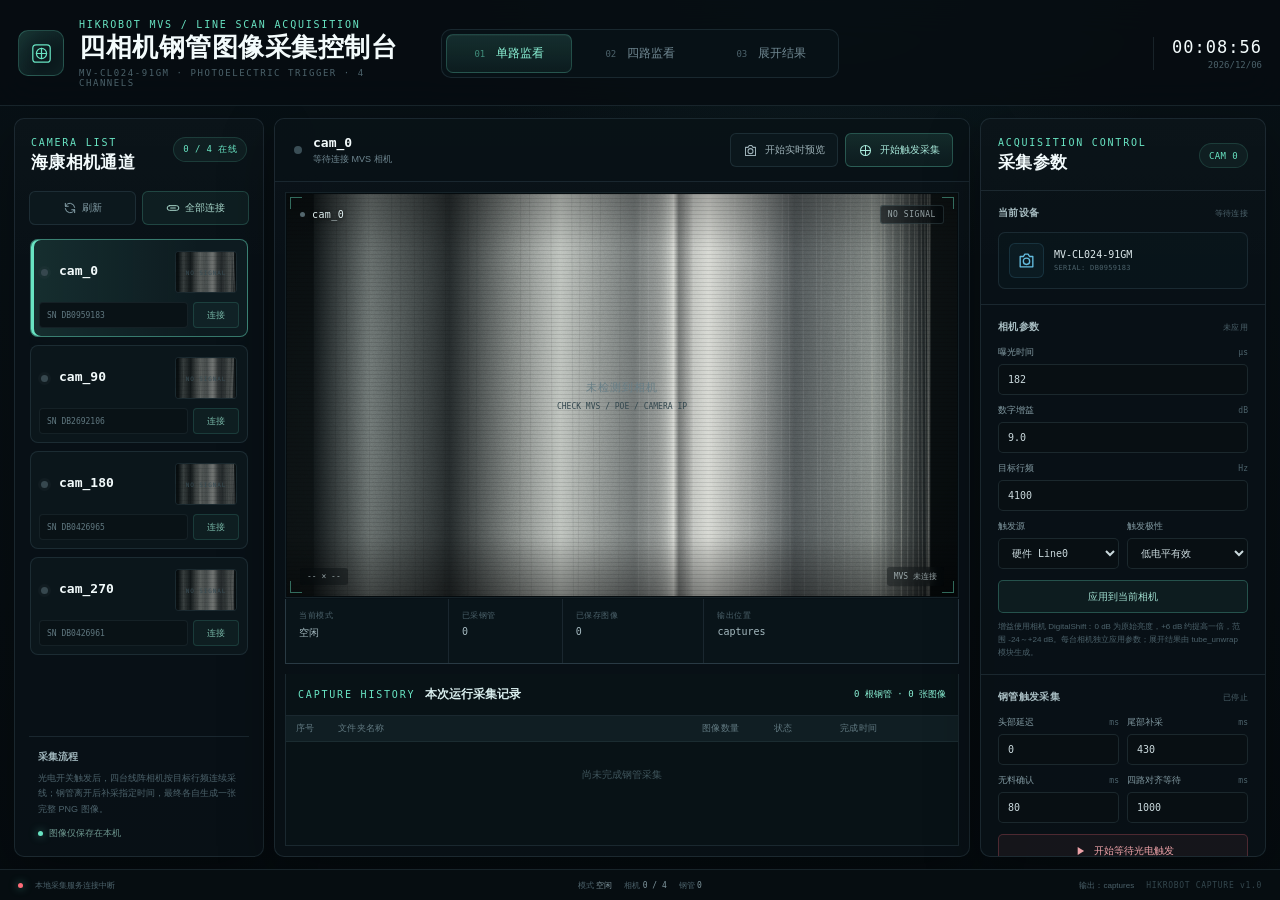
==== index.html @ 19179374 "Initial steel tube acquisition system" ====
<!doctype html>
<html lang="zh-CN">
<head>
  <meta charset="UTF-8">
  <meta name="viewport" content="width=device-width, initial-scale=1.0">
  <meta name="color-scheme" content="dark">
  <title>四相机钢管图像采集控制台</title>
  <link rel="stylesheet" href="styles.css">
</head>
<body>
  <div class="app-shell">
    <header class="topbar">
      <div class="brand-block">
        <div class="brand-mark" aria-hidden="true">
          <svg viewBox="0 0 40 40" role="img">
            <path d="M8 12.5A4.5 4.5 0 0 1 12.5 8h15A4.5 4.5 0 0 1 32 12.5v15a4.5 4.5 0 0 1-4.5 4.5h-15A4.5 4.5 0 0 1 8 27.5z" />
            <circle cx="20" cy="20" r="7" />
            <path d="M20 13v14M13 20h14" />
          </svg>
        </div>
        <div>
          <div class="eyebrow">HIKROBOT MVS / LINE SCAN ACQUISITION</div>
          <h1>四相机钢管图像采集控制台</h1>
          <p>MV-CL024-91GM · PHOTOELECTRIC TRIGGER · 4 CHANNELS</p>
        </div>
      </div>

      <nav class="view-tabs" aria-label="视图切换">
        <button class="view-tab active" id="singleViewTab" type="button">
          <span class="tab-index">01</span> 单路监看
        </button>
        <button class="view-tab" id="quadViewTab" type="button">
          <span class="tab-index">02</span> 四路监看
        </button>
        <button class="view-tab" id="unwrappedViewTab" type="button">
          <span class="tab-index">03</span> 展开结果
        </button>
      </nav>

      <div class="top-status">
        <div class="scope-badge"><span id="sdkBadgeDot"></span><span id="sdkBadgeText">MVS SDK 检测中</span></div>
        <div class="clock-block">
          <strong id="clockTime">--:--:--</strong>
          <span id="clockDate">----/--/--</span>
        </div>
      </div>
    </header>

    <main class="main-layout">
      <aside class="sidebar panel">
        <div class="panel-heading">
          <div>
            <span class="section-kicker">CAMERA LIST</span>
            <h2>海康相机通道</h2>
          </div>
          <span class="count-pill" id="onlineSummary">0 / 4 在线</span>
        </div>

        <div class="camera-toolbar">
          <button class="icon-button" id="refreshBtn" type="button" title="重新枚举相机">
            <svg viewBox="0 0 24 24" aria-hidden="true"><path d="M20 11a8.1 8.1 0 0 0-15.5-2M4 4v5h5M4 13a8.1 8.1 0 0 0 15.5 2M20 20v-5h-5"/></svg>
            刷新
          </button>
          <button class="icon-button primary-ghost" id="connectAllBtn" type="button" title="连接四台相机">
            <svg viewBox="0 0 24 24" aria-hidden="true"><path d="M8 12h8M6 8h12a4 4 0 0 1 0 8H6a4 4 0 0 1 0-8z"/></svg>
            全部连接
          </button>
          <button class="icon-button danger-ghost" id="disconnectAllBtn" type="button" title="断开全部相机">
            <svg viewBox="0 0 24 24" aria-hidden="true"><path d="m4 4 16 16M8 8H6a4 4 0 1 0 0 8h8m2-8h2a4 4 0 0 1 0 8"/></svg>
            断开
          </button>
        </div>

        <div class="camera-list" id="cameraList" aria-live="polite"></div>

        <div class="sidebar-foot">
          <div class="mini-section-title">采集流程</div>
          <p>光电开关触发后，四台线阵相机按目标行频连续采线；钢管离开后补采指定时间，最终各自生成一张完整 PNG 图像。</p>
          <div class="local-note"><span class="shield-dot"></span> 图像仅保存在本机</div>
        </div>
      </aside>

      <section class="workspace panel">
        <div class="workspace-toolbar">
          <div class="channel-title">
            <span class="live-indicator" id="stageLiveDot"></span>
            <div>
              <strong id="stageCameraName">cam_0</strong>
              <span id="stageCameraDetail">等待连接 MVS 相机</span>
            </div>
          </div>

          <div class="workspace-actions">
            <button class="toolbar-button" id="previewBtn" type="button">
              <svg viewBox="0 0 24 24" aria-hidden="true"><path d="M4 7h4l2-3h4l2 3h4v13H4z"/><circle cx="12" cy="13" r="4"/></svg>
              开始实时预览
            </button>
            <button class="toolbar-button accent-button" id="acquireBtn" type="button">
              <svg viewBox="0 0 24 24" aria-hidden="true"><path d="M5 12h14M12 5v14"/><circle cx="12" cy="12" r="8"/></svg>
              开始触发采集
            </button>
          </div>
        </div>

        <div class="stage-wrap">
          <div class="view-grid single" id="viewGrid"></div>
          <section class="unwrapped-view hidden" id="unwrappedView">
            <div class="unwrapped-toolbar">
              <div class="unwrapped-title">
                <span class="section-kicker">TUBE UNWRAP RESULT</span>
                <strong>钢管侧面展开图</strong>
                <span id="unwrappedMeta">等待第一根钢管采集结果</span>
              </div>
              <div class="unwrapped-actions">
                <button type="button" id="unwrappedZoomOutBtn" title="缩小">−</button>
                <button type="button" id="unwrappedFitBtn">适应宽度</button>
                <button type="button" id="unwrappedZoomInBtn" title="放大">＋</button>
                <button type="button" id="unwrappedOpenOutputBtn">打开目录</button>
              </div>
            </div>
            <div class="unwrapped-scroll" id="unwrappedScroll">
              <img id="unwrappedImage" alt="钢管四视角展开结果" hidden>
              <div class="unwrapped-placeholder" id="unwrappedPlaceholder">
                <span class="unwrapped-placeholder-mark">03</span>
                <strong>暂无展开结果</strong>
                <p>完成一次四路钢管采集后，这里会直接显示拼接后的侧面展开图。</p>
              </div>
            </div>
          </section>
          <div class="stage-corner top-left"></div>
          <div class="stage-corner top-right"></div>
          <div class="stage-corner bottom-left"></div>
          <div class="stage-corner bottom-right"></div>
          <div class="batch-flash" id="batchFlash">
            <span>PIPE CAPTURED</span>
            <strong>四路钢管图像已保存</strong>
          </div>
        </div>

        <div class="capture-strip">
          <div class="strip-stat">
            <span>当前模式</span>
            <strong id="currentModeLabel">空闲</strong>
          </div>
          <div class="strip-stat">
            <span>已采钢管</span>
            <strong id="pipeCount">0</strong>
          </div>
          <div class="strip-stat">
            <span>已保存图像</span>
            <strong id="savedCount">0</strong>
          </div>
          <div class="strip-stat wide">
            <span>输出位置</span>
            <strong id="outputPath">captures</strong>
          </div>
        </div>

        <section class="capture-history">
          <div class="capture-history-header">
            <div>
              <span class="section-kicker">CAPTURE HISTORY</span>
              <strong>本次运行采集记录</strong>
            </div>
            <span class="history-summary" id="historySummary">0 根钢管 · 0 张图像</span>
          </div>
          <div class="capture-history-table">
            <div class="history-row history-head-row">
              <span>序号</span>
              <span>文件夹名称</span>
              <span>图像数量</span>
              <span>状态</span>
              <span>完成时间</span>
            </div>
            <div class="history-list" id="historyList">
              <div class="history-empty" id="historyEmpty">尚未完成钢管采集</div>
            </div>
          </div>
        </section>
      </section>

      <aside class="control-panel panel">
        <div class="panel-heading compact">
          <div>
            <span class="section-kicker">ACQUISITION CONTROL</span>
            <h2>采集参数</h2>
          </div>
          <span class="selected-chip" id="selectedIndexChip">CAM 0</span>
        </div>

        <div class="control-scroll">
          <section class="control-section">
            <div class="control-section-title">
              <span>当前设备</span>
              <span class="tiny-status" id="controlDeviceState">等待连接</span>
            </div>
            <div class="device-identity">
              <div class="device-glyph">
                <svg viewBox="0 0 24 24" aria-hidden="true"><path d="M4 7h4l2-3h4l2 3h4v13H4z"/><circle cx="12" cy="13" r="4"/></svg>
              </div>
              <div>
                <strong id="controlDeviceName">MV-CL024-91GM</strong>
                <p id="controlDeviceSerial">SERIAL: DB0959183</p>
              </div>
            </div>
          </section>

          <section class="control-section">
            <div class="control-section-title">
              <span>相机参数</span>
              <span class="tiny-status" id="parameterState">未应用</span>
            </div>

            <label class="field">
              <span>曝光时间 <em>μs</em></span>
              <input id="exposureInput" type="number" min="1" max="1000000" step="1" value="182">
            </label>
            <label class="field">
              <span>数字增益 <em>dB</em></span>
              <input id="gainInput" type="number" min="-24" max="24" step="0.1" value="9.0" title="相机 DigitalShift：0 dB 不改变，+6 dB 约提高一倍亮度">
            </label>
            <label class="field">
              <span>目标行频 <em>Hz</em></span>
              <input id="lineRateInput" type="number" min="1" max="100000" step="1" value="4100">
            </label>
            <div class="field-row">
              <label class="field">
                <span>触发源</span>
                <select id="triggerSourceSelect">
                  <option value="Line0" selected>硬件 Line0</option>
                  <option value="Software">软件触发</option>
                </select>
              </label>
              <label class="field">
                <span>触发极性</span>
                <select id="polaritySelect">
                  <option value="LevelLow" selected>低电平有效</option>
                  <option value="LevelHigh">高电平有效</option>
                  <option value="FallingEdge">下降沿</option>
                  <option value="RisingEdge">上升沿</option>
                </select>
              </label>
            </div>

            <button class="wide-button outlined" id="applyParamsBtn" type="button">应用到当前相机</button>
            <p class="helper-text">增益使用相机 DigitalShift：0 dB 为原始亮度，+6 dB 约提高一倍，范围 -24～+24 dB。每台相机独立应用参数；展开结果由 tube_unwrap 模块生成。</p>
          </section>

          <section class="control-section">
            <div class="control-section-title">
              <span>钢管触发采集</span>
              <span class="tiny-status" id="acquisitionState">已停止</span>
            </div>
            <div class="field-row">
              <label class="field">
                <span>头部延迟 <em>ms</em></span>
                <input id="headDelayInput" type="number" min="0" max="10000" step="1" value="0">
              </label>
              <label class="field">
                <span>尾部补采 <em>ms</em></span>
                <input id="tailDelayInput" type="number" min="0" max="10000" step="1" value="430">
              </label>
            </div>
            <div class="field-row">
              <label class="field">
                <span>无料确认 <em>ms</em></span>
                <input id="noSignalInput" type="number" min="0" max="5000" step="1" value="80">
              </label>
              <label class="field">
                <span>四路对齐等待 <em>ms</em></span>
                <input id="streamAlignInput" type="number" min="0" max="5000" step="50" value="1000" title="收尾时等待四台相机最后一帧到齐，避免某一路少一帧。">
              </label>
            </div>
            <button class="wide-button sequence-button" id="startAcquisitionBtn" type="button">
              <svg viewBox="0 0 24 24" aria-hidden="true"><path d="M8 5v14l11-7z"/></svg>
              <span>开始等待光电触发</span>
            </button>
            <p class="helper-text">触发源为相机 Line0。每根钢管自动保存四张相机原图，并调用 tube_unwrap 生成四视角展开图。</p>
          </section>

          <section class="control-section storage-section">
            <div class="control-section-title">
              <span>保存位置</span>
              <span class="tiny-status" id="storageState">本地目录</span>
            </div>
            <label class="field">
              <span>图像根目录</span>
              <input id="outputDirInput" type="text" value="captures">
            </label>
            <div class="field-row storage-actions">
              <label class="field">
                <span>钢管文件夹前缀</span>
                <input id="folderPrefixInput" type="text" maxlength="80" value="pipe">
              </label>
              <button class="wide-button subtle" id="chooseOutputDirBtn" type="button">浏览目录</button>
            </div>
            <div class="storage-box">
              <svg viewBox="0 0 24 24" aria-hidden="true"><path d="M3 7h7l2 2h9v10H3z"/></svg>
              <div>
                <strong id="storageName">captures</strong>
                <p>每根钢管一个独立文件夹</p>
              </div>
            </div>
            <button class="wide-button subtle" id="openOutputBtn" type="button">打开图像保存目录</button>
          </section>

          <section class="event-section">
            <div class="control-section-title">
              <span>运行日志</span>
              <button class="text-button" id="clearLogBtn" type="button">清空</button>
            </div>
            <div class="event-list" id="eventList"></div>
          </section>
        </div>
      </aside>
    </main>

    <footer class="statusbar">
      <div class="status-left">
        <span class="status-dot" id="footerDot"></span>
        <span id="footerStatus">正在初始化海康 MVS SDK</span>
      </div>
      <div class="status-center">
        <span>模式 <strong id="footerMode">空闲</strong></span>
        <span>相机 <strong id="footerOnline">0 / 4</strong></span>
        <span>钢管 <strong id="footerPipes">0</strong></span>
      </div>
      <div class="status-right">
        <span id="footerDirectory">输出：captures</span>
        <span class="build-label">HIKROBOT CAPTURE v1.0</span>
      </div>
    </footer>
  </div>

  <div class="toast-stack" id="toastStack" aria-live="polite"></div>

  <template id="cameraCardTemplate">
    <article class="camera-card">
      <button class="camera-select-surface" type="button">
        <span class="camera-status-dot"></span>
        <span class="camera-copy">
          <span class="camera-name"></span>
          <span class="camera-device"></span>
        </span>
        <span class="camera-thumb-wrap">
          <canvas class="camera-thumb" width="104" height="64"></canvas>
          <span class="thumb-placeholder">NO SIGNAL</span>
        </span>
      </button>
      <div class="camera-card-foot">
        <span class="camera-serial"></span>
        <button class="camera-connect-button" type="button">连接</button>
      </div>
    </article>
  </template>

  <script src="app.js"></script>
</body>
</html>
---- styles.css ----
:root {
  --bg: #060d11;
  --bg-deep: #04090c;
  --panel: #0b151a;
  --panel-raised: #0e1b21;
  --panel-soft: #111f26;
  --line: rgba(128, 170, 184, 0.15);
  --line-strong: rgba(111, 213, 194, 0.28);
  --text: #dce8eb;
  --text-strong: #f3fbfc;
  --muted: #708892;
  --muted-2: #4c626b;
  --accent: #68e3c2;
  --accent-strong: #8bf3d7;
  --accent-dim: rgba(104, 227, 194, 0.1);
  --blue: #64bde0;
  --danger: #ff6b78;
  --amber: #efc36c;
  --shadow: 0 18px 55px rgba(0, 0, 0, 0.32);
  --radius: 10px;
  --mono: "Cascadia Mono", "Consolas", "SFMono-Regular", monospace;
  --sans: "Microsoft YaHei UI", "Microsoft YaHei", "Segoe UI", sans-serif;
}

* { box-sizing: border-box; }

html,
body {
  width: 100%;
  min-width: 1120px;
  height: 100%;
  margin: 0;
  overflow: hidden;
  background: var(--bg-deep);
  color: var(--text);
  font-family: var(--sans);
  font-size: 13px;
}

button,
input,
select { font: inherit; }
button { color: inherit; }
button,
select { cursor: pointer; }

svg {
  width: 18px;
  height: 18px;
  fill: none;
  stroke: currentColor;
  stroke-width: 1.7;
  stroke-linecap: round;
  stroke-linejoin: round;
}

.app-shell {
  position: relative;
  display: flex;
  flex-direction: column;
  width: 100%;
  height: 100%;
  min-height: 720px;
  overflow: hidden;
  background:
    radial-gradient(circle at 64% -10%, rgba(68, 153, 159, 0.1), transparent 30%),
    linear-gradient(180deg, #081116 0%, #050b0f 100%);
}

.app-shell::before {
  content: "";
  position: absolute;
  inset: 0;
  pointer-events: none;
  opacity: 0.16;
  background-image:
    linear-gradient(rgba(157, 209, 215, 0.035) 1px, transparent 1px),
    linear-gradient(90deg, rgba(157, 209, 215, 0.025) 1px, transparent 1px);
  background-size: 32px 32px;
  mask-image: linear-gradient(to bottom, black, transparent 76%);
}

.topbar {
  position: relative;
  z-index: 2;
  flex: 0 0 106px;
  display: grid;
  grid-template-columns: minmax(390px, 1fr) auto minmax(310px, 1fr);
  align-items: center;
  gap: 26px;
  padding: 18px 26px 16px;
  border-bottom: 1px solid var(--line);
  background: rgba(6, 13, 17, 0.84);
  backdrop-filter: blur(18px);
}

.brand-block {
  display: flex;
  align-items: center;
  gap: 15px;
  min-width: 0;
}

.brand-mark {
  display: grid;
  place-items: center;
  width: 46px;
  height: 46px;
  flex: 0 0 auto;
  border: 1px solid rgba(104, 227, 194, 0.25);
  border-radius: 10px;
  color: var(--accent);
  background:
    linear-gradient(135deg, rgba(104, 227, 194, 0.12), transparent 65%),
    #0b181c;
  box-shadow: inset 0 0 18px rgba(104, 227, 194, 0.05);
}

.brand-mark svg { width: 29px; height: 29px; }

.eyebrow,
.section-kicker {
  display: block;
  margin-bottom: 3px;
  color: var(--accent);
  font-family: var(--mono);
  font-size: 10px;
  letter-spacing: 1.8px;
}

.brand-block h1 {
  margin: 0;
  color: var(--text-strong);
  font-size: clamp(22px, 2vw, 29px);
  font-weight: 700;
  letter-spacing: 0.5px;
  line-height: 1.15;
}

.brand-block p {
  margin: 5px 0 0;
  color: var(--muted-2);
  font-family: var(--mono);
  font-size: 9px;
  letter-spacing: 1.55px;
}

.view-tabs {
  display: flex;
  align-items: center;
  gap: 5px;
  padding: 4px;
  border: 1px solid var(--line);
  border-radius: 10px;
  background: rgba(9, 20, 25, 0.82);
}

.view-tab {
  position: relative;
  min-width: 126px;
  padding: 10px 14px;
  border: 1px solid transparent;
  border-radius: 7px;
  background: transparent;
  color: var(--muted);
  font-size: 12px;
  transition: 160ms ease;
}

.view-tab:hover {
  color: var(--text);
  background: rgba(255, 255, 255, 0.025);
}

.view-tab.active {
  border-color: rgba(104, 227, 194, 0.22);
  color: var(--accent-strong);
  background: linear-gradient(180deg, rgba(104, 227, 194, 0.14), rgba(104, 227, 194, 0.055));
  box-shadow: inset 0 1px rgba(255, 255, 255, 0.035);
}

.tab-index {
  margin-right: 7px;
  color: var(--muted-2);
  font-family: var(--mono);
  font-size: 9px;
}

.view-tab.active .tab-index { color: rgba(104, 227, 194, 0.55); }

.top-status {
  justify-self: end;
  display: flex;
  align-items: center;
  gap: 18px;
}

.scope-badge {
  display: flex;
  align-items: center;
  gap: 8px;
  padding: 8px 11px;
  border: 1px solid rgba(104, 227, 194, 0.15);
  border-radius: 6px;
  color: #87aaa9;
  font-size: 10px;
  letter-spacing: 0.4px;
  background: rgba(104, 227, 194, 0.035);
}

.scope-badge span {
  width: 6px;
  height: 6px;
  border-radius: 50%;
  background: var(--accent);
  box-shadow: 0 0 10px rgba(104, 227, 194, 0.7);
}

.clock-block {
  min-width: 94px;
  padding-left: 18px;
  border-left: 1px solid var(--line);
  text-align: right;
}

.clock-block strong {
  display: block;
  color: var(--text-strong);
  font-family: var(--mono);
  font-size: 17px;
  font-weight: 500;
  letter-spacing: 1px;
}

.clock-block span {
  display: block;
  margin-top: 3px;
  color: var(--muted-2);
  font-family: var(--mono);
  font-size: 9px;
}

.main-layout {
  position: relative;
  z-index: 1;
  flex: 1 1 auto;
  min-height: 0;
  display: grid;
  grid-template-columns: 280px minmax(0, 1fr) 312px;
  gap: 10px;
  padding: 12px 14px;
}

.panel {
  min-height: 0;
  overflow: hidden;
  border: 1px solid var(--line);
  border-radius: var(--radius);
  background:
    linear-gradient(180deg, rgba(255, 255, 255, 0.012), transparent 22%),
    rgba(9, 18, 23, 0.94);
  box-shadow: var(--shadow);
}

.sidebar {
  display: flex;
  flex-direction: column;
  padding: 18px 14px 14px;
}

.panel-heading {
  display: flex;
  align-items: flex-start;
  justify-content: space-between;
  gap: 12px;
  padding: 0 2px;
}

.panel-heading h2 {
  margin: 0;
  color: var(--text-strong);
  font-size: 17px;
  font-weight: 650;
  letter-spacing: 0.3px;
}

.panel-heading.compact {
  align-items: center;
  padding: 18px 17px 16px;
  border-bottom: 1px solid var(--line);
}

.count-pill,
.selected-chip {
  display: inline-flex;
  align-items: center;
  justify-content: center;
  min-height: 25px;
  padding: 0 9px;
  border: 1px solid rgba(104, 227, 194, 0.15);
  border-radius: 999px;
  color: var(--accent);
  font-family: var(--mono);
  font-size: 9px;
  letter-spacing: 0.4px;
  background: rgba(104, 227, 194, 0.055);
  white-space: nowrap;
}

.camera-toolbar {
  display: grid;
  grid-template-columns: 0.88fr 1.2fr 0.78fr;
  gap: 6px;
  margin: 17px 0 13px;
}

.icon-button {
  display: flex;
  align-items: center;
  justify-content: center;
  gap: 5px;
  min-height: 34px;
  padding: 0 7px;
  border: 1px solid var(--line);
  border-radius: 6px;
  background: #0c181d;
  color: #86a0a9;
  font-size: 10px;
  transition: 150ms ease;
}

.icon-button svg { width: 14px; height: 14px; }

.icon-button:hover {
  border-color: rgba(104, 227, 194, 0.28);
  color: var(--text);
  background: #102128;
}

.icon-button.primary-ghost {
  color: #a7d6ca;
  border-color: rgba(104, 227, 194, 0.2);
  background: rgba(104, 227, 194, 0.06);
}

.icon-button.danger-ghost:hover {
  border-color: rgba(255, 107, 120, 0.32);
  color: #ff9aa3;
  background: rgba(255, 107, 120, 0.07);
}
.camera-list {
  flex: 1 1 auto;
  min-height: 0;
  display: flex;
  flex-direction: column;
  gap: 8px;
  overflow-y: auto;
  padding: 1px 1px 7px;
  scrollbar-width: thin;
  scrollbar-color: #1b333b transparent;
}

.camera-card {
  position: relative;
  flex: 0 0 auto;
  overflow: hidden;
  border: 1px solid var(--line);
  border-radius: 8px;
  background: #0b161b;
  transition: border-color 160ms ease, background 160ms ease, transform 160ms ease;
}

.camera-card:hover {
  border-color: rgba(131, 188, 197, 0.26);
  background: #0d1a20;
}

.camera-card.selected {
  border-color: rgba(104, 227, 194, 0.46);
  background:
    linear-gradient(90deg, rgba(104, 227, 194, 0.095), transparent 78%),
    #0d1b20;
  box-shadow: inset 3px 0 0 var(--accent), 0 0 24px rgba(104, 227, 194, 0.035);
}

.camera-card.online .camera-status-dot {
  background: var(--accent);
  box-shadow: 0 0 9px rgba(104, 227, 194, 0.7);
}

.camera-card.demo .camera-status-dot {
  background: var(--blue);
  box-shadow: 0 0 9px rgba(100, 189, 224, 0.55);
}

.camera-select-surface {
  display: grid;
  grid-template-columns: 8px minmax(0, 1fr) 76px;
  align-items: center;
  gap: 10px;
  width: 100%;
  padding: 11px 10px 9px;
  border: 0;
  text-align: left;
  background: transparent;
}

.camera-status-dot {
  width: 7px;
  height: 7px;
  border-radius: 50%;
  background: #36474e;
  box-shadow: 0 0 0 3px rgba(62, 79, 86, 0.11);
}

.camera-copy { min-width: 0; }

.camera-name {
  display: block;
  color: var(--text-strong);
  font-family: var(--mono);
  font-size: 13px;
  font-weight: 600;
}

.camera-device {
  display: block;
  overflow: hidden;
  margin-top: 4px;
  color: var(--muted);
  font-size: 9px;
  line-height: 1.3;
  text-overflow: ellipsis;
  white-space: nowrap;
}

.camera-thumb-wrap {
  position: relative;
  display: block;
  width: 76px;
  height: 48px;
  overflow: hidden;
  border: 1px solid rgba(129, 174, 184, 0.13);
  border-radius: 4px;
  background: repeating-linear-gradient(135deg, #091218 0 7px, #0b161b 7px 14px);
}

.camera-thumb { display: block; width: 100%; height: 100%; }

.thumb-placeholder {
  position: absolute;
  inset: 0;
  display: grid;
  place-items: center;
  color: #384d55;
  font-family: var(--mono);
  font-size: 6px;
  letter-spacing: 0.9px;
  background: rgba(4, 10, 13, 0.52);
}

.camera-card.online .thumb-placeholder,
.camera-card.demo .thumb-placeholder { display: none; }

.camera-card-foot {
  display: grid;
  grid-template-columns: minmax(0, 1fr) 46px;
  gap: 5px;
  padding: 0 8px 8px;
}

.camera-device-select {
  width: 100%;
  min-width: 0;
  height: 26px;
  padding: 0 20px 0 7px;
  overflow: hidden;
  border: 1px solid rgba(127, 166, 177, 0.12);
  border-radius: 4px;
  outline: 0;
  background: #091216;
  color: #759099;
  font-size: 8px;
  text-overflow: ellipsis;
}

.camera-device-select:focus { border-color: rgba(104, 227, 194, 0.35); }

.camera-connect-button {
  height: 26px;
  padding: 0;
  border: 1px solid rgba(104, 227, 194, 0.15);
  border-radius: 4px;
  background: rgba(104, 227, 194, 0.04);
  color: #77b7a7;
  font-size: 9px;
}

.camera-connect-button:hover {
  border-color: rgba(104, 227, 194, 0.34);
  color: var(--accent);
}

.camera-card.online .camera-connect-button,
.camera-card.demo .camera-connect-button {
  color: #8a9aa0;
  border-color: rgba(131, 166, 175, 0.13);
  background: rgba(255, 255, 255, 0.018);
}

.sidebar-foot {
  flex: 0 0 auto;
  margin-top: 8px;
  padding: 13px 9px 2px;
  border-top: 1px solid var(--line);
}

.mini-section-title {
  margin-bottom: 7px;
  color: #a1b7bd;
  font-size: 10px;
  font-weight: 600;
}

.sidebar-foot p {
  margin: 0;
  color: var(--muted-2);
  font-size: 9px;
  line-height: 1.7;
}

.local-note {
  display: flex;
  align-items: center;
  gap: 6px;
  margin-top: 10px;
  color: #6e978f;
  font-size: 9px;
}

.shield-dot {
  width: 5px;
  height: 5px;
  border-radius: 50%;
  background: var(--accent);
  box-shadow: 0 0 8px rgba(104, 227, 194, 0.6);
}

.workspace {
  display: flex;
  flex-direction: column;
  min-width: 0;
  padding: 0;
}

.workspace-toolbar {
  flex: 0 0 63px;
  display: flex;
  align-items: center;
  justify-content: space-between;
  gap: 18px;
  padding: 0 16px 0 19px;
  border-bottom: 1px solid var(--line);
  background: rgba(8, 17, 21, 0.62);
}

.channel-title {
  display: flex;
  align-items: center;
  gap: 11px;
  min-width: 0;
}

.channel-title strong {
  display: block;
  color: var(--text-strong);
  font-family: var(--mono);
  font-size: 13px;
  font-weight: 600;
}

.channel-title span:not(.live-indicator) {
  display: block;
  overflow: hidden;
  margin-top: 3px;
  color: var(--muted);
  font-size: 9px;
  text-overflow: ellipsis;
  white-space: nowrap;
}

.live-indicator {
  width: 8px;
  height: 8px;
  flex: 0 0 auto;
  border-radius: 50%;
  background: #3a4e56;
}

.live-indicator.online {
  background: var(--accent);
  box-shadow: 0 0 0 4px rgba(104, 227, 194, 0.06), 0 0 12px rgba(104, 227, 194, 0.45);
}

.live-indicator.capturing {
  background: var(--danger);
  box-shadow: 0 0 0 4px rgba(255, 107, 120, 0.06), 0 0 12px rgba(255, 107, 120, 0.5);
  animation: blink 1s infinite;
}

.workspace-actions {
  display: flex;
  align-items: center;
  gap: 7px;
}

.toolbar-button {
  display: flex;
  align-items: center;
  gap: 7px;
  height: 34px;
  padding: 0 12px;
  border: 1px solid var(--line);
  border-radius: 6px;
  background: #0b171c;
  color: #9cb0b6;
  font-size: 10px;
  transition: 150ms ease;
}

.toolbar-button svg { width: 15px; height: 15px; }

.toolbar-button:hover {
  border-color: rgba(104, 227, 194, 0.26);
  color: var(--text);
}

.toolbar-button.accent-button {
  border-color: rgba(104, 227, 194, 0.28);
  color: #a8e9da;
  background: linear-gradient(180deg, rgba(104, 227, 194, 0.12), rgba(104, 227, 194, 0.055));
}
.stage-wrap {
  position: relative;
  flex: 1 1 auto;
  min-height: 0;
  margin: 10px 10px 0;
  overflow: hidden;
  border: 1px solid rgba(102, 147, 159, 0.18);
  background:
    radial-gradient(circle at center, rgba(62, 99, 105, 0.1), transparent 55%),
    #040a0d;
}

.stage-wrap::before {
  content: "";
  position: absolute;
  inset: 0;
  z-index: 0;
  pointer-events: none;
  opacity: 0.25;
  background-image:
    linear-gradient(rgba(123, 171, 180, 0.06) 1px, transparent 1px),
    linear-gradient(90deg, rgba(123, 171, 180, 0.05) 1px, transparent 1px);
  background-size: 26px 26px;
}

.view-grid {
  position: absolute;
  inset: 1px;
  z-index: 1;
  display: grid;
  gap: 1px;
  background: rgba(117, 165, 175, 0.16);
}

.view-grid.single { grid-template-columns: 1fr; grid-template-rows: 1fr; }
.view-grid.quad { grid-template-columns: 1fr 1fr; grid-template-rows: 1fr 1fr; }

.viewport {
  position: relative;
  min-width: 0;
  min-height: 0;
  overflow: hidden;
  background: #050b0e;
}

.viewport.hidden { display: none; }
.viewport canvas { display: block; width: 100%; height: 100%; }

.viewport::after {
  content: "";
  position: absolute;
  inset: 0;
  pointer-events: none;
  background:
    linear-gradient(to bottom, rgba(0, 0, 0, 0.16), transparent 14%, transparent 85%, rgba(0, 0, 0, 0.34)),
    radial-gradient(ellipse at center, transparent 54%, rgba(0, 0, 0, 0.22));
}

.viewport-topline,
.viewport-bottomline {
  position: absolute;
  z-index: 2;
  left: 13px;
  right: 13px;
  display: flex;
  align-items: center;
  justify-content: space-between;
  pointer-events: none;
}

.viewport-topline { top: 11px; }
.viewport-bottomline { bottom: 10px; }

.viewport-id {
  display: flex;
  align-items: center;
  gap: 7px;
  color: #e1f1f2;
  font-family: var(--mono);
  font-size: 10px;
  letter-spacing: 0.4px;
  text-shadow: 0 1px 4px #000;
}

.viewport-live-dot {
  width: 5px;
  height: 5px;
  border-radius: 50%;
  background: var(--accent);
  box-shadow: 0 0 8px rgba(104, 227, 194, 0.7);
}

.viewport.offline .viewport-live-dot { background: #53666d; box-shadow: none; }

.viewport-badge,
.viewport-meta {
  padding: 4px 7px;
  border: 1px solid rgba(154, 203, 211, 0.16);
  border-radius: 3px;
  background: rgba(3, 9, 12, 0.55);
  color: rgba(220, 238, 241, 0.64);
  font-family: var(--mono);
  font-size: 8px;
  backdrop-filter: blur(5px);
}

.viewport-meta { border: 0; background: rgba(3, 9, 12, 0.35); }

.viewport-empty {
  position: absolute;
  inset: 0;
  z-index: 2;
  display: none;
  place-items: center;
  text-align: center;
  pointer-events: none;
}

.viewport.offline .viewport-empty { display: grid; }

.empty-core strong {
  display: block;
  color: #687f87;
  font-size: 11px;
  font-weight: 500;
  letter-spacing: 1px;
}

.empty-core span {
  display: block;
  margin-top: 7px;
  color: #34484f;
  font-family: var(--mono);
  font-size: 8px;
}

.stage-corner {
  position: absolute;
  z-index: 4;
  width: 12px;
  height: 12px;
  pointer-events: none;
  border-color: rgba(104, 227, 194, 0.45);
  border-style: solid;
}

.stage-corner.top-left { top: 4px; left: 4px; border-width: 1px 0 0 1px; }
.stage-corner.top-right { top: 4px; right: 4px; border-width: 1px 1px 0 0; }
.stage-corner.bottom-left { bottom: 4px; left: 4px; border-width: 0 0 1px 1px; }
.stage-corner.bottom-right { right: 4px; bottom: 4px; border-width: 0 1px 1px 0; }

.batch-flash {
  position: absolute;
  z-index: 6;
  top: 50%;
  left: 50%;
  display: flex;
  flex-direction: column;
  align-items: center;
  gap: 7px;
  min-width: 210px;
  padding: 17px 24px;
  border: 1px solid rgba(104, 227, 194, 0.42);
  border-radius: 7px;
  background: rgba(5, 17, 18, 0.92);
  box-shadow: 0 20px 70px rgba(0, 0, 0, 0.45), inset 0 0 35px rgba(104, 227, 194, 0.055);
  opacity: 0;
  transform: translate(-50%, -45%) scale(0.97);
  pointer-events: none;
  transition: 180ms ease;
}

.batch-flash.visible { opacity: 1; transform: translate(-50%, -50%) scale(1); }
.batch-flash span { color: var(--accent); font-family: var(--mono); font-size: 8px; letter-spacing: 2px; }
.batch-flash strong { color: var(--text-strong); font-size: 14px; font-weight: 600; }

.capture-strip {
  flex: 0 0 65px;
  display: grid;
  grid-template-columns: 1.15fr 0.8fr 1fr 1.8fr;
  gap: 1px;
  margin: 1px 10px 10px;
  border: 1px solid var(--line);
  border-top: 0;
  background: var(--line);
}

.strip-stat {
  min-width: 0;
  padding: 11px 13px;
  background: #091419;
}

.strip-stat span {
  display: block;
  margin-bottom: 5px;
  color: var(--muted-2);
  font-size: 8px;
  letter-spacing: 0.5px;
}

.strip-stat strong {
  display: block;
  overflow: hidden;
  color: #a5bac0;
  font-family: var(--mono);
  font-size: 10px;
  font-weight: 500;
  text-overflow: ellipsis;
  white-space: nowrap;
}
.control-panel {
  display: flex;
  flex-direction: column;
}

.control-scroll {
  flex: 1 1 auto;
  min-height: 0;
  overflow-y: auto;
  scrollbar-width: thin;
  scrollbar-color: #1b333b transparent;
}

.control-section {
  padding: 15px 17px;
  border-bottom: 1px solid var(--line);
}

.control-section-title {
  display: flex;
  align-items: center;
  justify-content: space-between;
  gap: 10px;
  margin-bottom: 12px;
  color: #a8bdc2;
  font-size: 10px;
  font-weight: 600;
  letter-spacing: 0.3px;
}

.tiny-status {
  color: var(--muted-2);
  font-family: var(--mono);
  font-size: 8px;
  font-weight: 400;
  letter-spacing: 0.3px;
}

.tiny-status.ok { color: var(--accent); }
.tiny-status.warn { color: var(--amber); }

.device-identity {
  display: flex;
  align-items: center;
  gap: 10px;
  padding: 10px;
  border: 1px solid var(--line);
  border-radius: 7px;
  background: rgba(10, 23, 28, 0.76);
}

.device-glyph {
  display: grid;
  place-items: center;
  width: 35px;
  height: 35px;
  flex: 0 0 auto;
  border: 1px solid rgba(100, 189, 224, 0.14);
  border-radius: 6px;
  color: var(--blue);
  background: rgba(100, 189, 224, 0.045);
}

.device-glyph svg { width: 19px; height: 19px; }

.device-identity strong {
  display: block;
  color: var(--text);
  font-family: var(--mono);
  font-size: 10px;
  font-weight: 500;
}

.device-identity p {
  margin: 4px 0 0;
  color: var(--muted-2);
  font-family: var(--mono);
  font-size: 7px;
  letter-spacing: 0.3px;
}

.field { display: block; margin-bottom: 9px; }

.field > span {
  display: flex;
  align-items: center;
  justify-content: space-between;
  margin-bottom: 5px;
  color: #8199a1;
  font-size: 9px;
}

.field em {
  color: var(--muted-2);
  font-family: var(--mono);
  font-size: 8px;
  font-style: normal;
}

.field input,
.field select {
  width: 100%;
  height: 31px;
  padding: 0 9px;
  border: 1px solid rgba(125, 166, 177, 0.16);
  border-radius: 5px;
  outline: 0;
  background: #080f13;
  color: #cad9dd;
  font-family: var(--mono);
  font-size: 10px;
}

.field input:focus,
.field select:focus {
  border-color: rgba(104, 227, 194, 0.35);
  box-shadow: 0 0 0 2px rgba(104, 227, 194, 0.035);
}

.field-row {
  display: grid;
  grid-template-columns: 1fr 1fr;
  gap: 8px;
}

.wide-button {
  width: 100%;
  min-height: 33px;
  border-radius: 5px;
  font-size: 10px;
  transition: 150ms ease;
}

.wide-button.outlined {
  margin-top: 2px;
  border: 1px solid rgba(104, 227, 194, 0.27);
  color: #a1dfd1;
  background: rgba(104, 227, 194, 0.055);
}

.wide-button.outlined:hover {
  border-color: rgba(104, 227, 194, 0.5);
  background: rgba(104, 227, 194, 0.09);
}

.helper-text {
  margin: 8px 0 0;
  color: var(--muted-2);
  font-size: 8px;
  line-height: 1.6;
}

.sequence-button {
  display: flex;
  align-items: center;
  justify-content: center;
  gap: 7px;
  margin-top: 2px;
  border: 1px solid rgba(255, 107, 120, 0.24);
  color: #eda2a8;
  background: rgba(255, 107, 120, 0.055);
}

.sequence-button:hover {
  border-color: rgba(255, 107, 120, 0.42);
  background: rgba(255, 107, 120, 0.09);
}

.sequence-button.running {
  border-color: rgba(255, 107, 120, 0.5);
  color: #ffced2;
  background: rgba(255, 107, 120, 0.15);
}

.sequence-button svg { width: 14px; height: 14px; fill: currentColor; stroke: none; }

.storage-section { padding-bottom: 14px; }

.storage-box {
  display: flex;
  align-items: center;
  gap: 9px;
  padding: 9px;
  border: 1px solid var(--line);
  border-radius: 6px;
  background: rgba(255, 255, 255, 0.012);
}

.storage-box > svg {
  width: 20px;
  height: 20px;
  flex: 0 0 auto;
  color: #6f9099;
}

.storage-box strong {
  display: block;
  overflow: hidden;
  max-width: 218px;
  color: #9bb0b6;
  font-size: 9px;
  font-weight: 500;
  text-overflow: ellipsis;
  white-space: nowrap;
}

.storage-box p { margin: 4px 0 0; color: var(--muted-2); font-size: 8px; }

.wide-button.subtle {
  margin-top: 7px;
  border: 1px solid var(--line);
  color: #81979f;
  background: #0a1418;
}

.wide-button.subtle:hover {
  border-color: rgba(104, 227, 194, 0.25);
  color: #b4c8cd;
}

.event-section { padding: 14px 17px 18px; }
.event-section .control-section-title { margin-bottom: 8px; }

.text-button {
  padding: 0;
  border: 0;
  background: transparent;
  color: var(--muted-2);
  font-size: 8px;
}

.text-button:hover { color: var(--text); }

.event-list {
  display: flex;
  flex-direction: column;
  gap: 6px;
  max-height: 130px;
  overflow-y: auto;
  scrollbar-width: thin;
  scrollbar-color: #183139 transparent;
}

.event-item {
  display: grid;
  grid-template-columns: 46px 1fr;
  gap: 7px;
  padding-left: 7px;
  border-left: 1px solid rgba(104, 227, 194, 0.18);
  color: var(--muted);
  font-size: 8px;
  line-height: 1.45;
}

.event-item time { color: var(--muted-2); font-family: var(--mono); }

.statusbar {
  position: relative;
  z-index: 2;
  flex: 0 0 31px;
  display: grid;
  grid-template-columns: 1fr auto 1fr;
  align-items: center;
  gap: 12px;
  padding: 0 18px;
  border-top: 1px solid var(--line);
  background: #060d11;
  color: var(--muted-2);
  font-size: 8px;
}

.status-left,
.status-center,
.status-right {
  display: flex;
  align-items: center;
  gap: 12px;
}

.status-center { justify-self: center; }
.status-right { justify-self: end; }
.statusbar strong { color: #7f969e; font-family: var(--mono); font-weight: 500; }

.status-dot {
  width: 5px;
  height: 5px;
  border-radius: 50%;
  background: var(--accent);
  box-shadow: 0 0 8px rgba(104, 227, 194, 0.6);
}

.build-label { color: #34474e; font-family: var(--mono); letter-spacing: 0.7px; }

.toast-stack {
  position: fixed;
  z-index: 50;
  right: 22px;
  bottom: 42px;
  display: flex;
  flex-direction: column;
  gap: 8px;
  width: min(330px, calc(100vw - 44px));
  pointer-events: none;
}

.toast {
  display: grid;
  grid-template-columns: 5px 1fr;
  overflow: hidden;
  border: 1px solid rgba(129, 177, 185, 0.18);
  border-radius: 7px;
  background: rgba(9, 21, 26, 0.96);
  box-shadow: 0 14px 45px rgba(0, 0, 0, 0.38);
  opacity: 0;
  transform: translateY(8px);
  transition: 180ms ease;
  backdrop-filter: blur(12px);
}

.toast.visible { opacity: 1; transform: translateY(0); }
.toast-bar { background: var(--accent); }
.toast.warn .toast-bar { background: var(--amber); }
.toast.error .toast-bar { background: var(--danger); }

.toast-content { padding: 10px 12px 11px; }

.toast-content strong {
  display: block;
  color: #d9e8ea;
  font-size: 10px;
  font-weight: 600;
}

.toast-content span {
  display: block;
  margin-top: 4px;
  color: #728990;
  font-size: 8px;
  line-height: 1.5;
}

::-webkit-scrollbar { width: 7px; height: 7px; }
::-webkit-scrollbar-track { background: transparent; }

::-webkit-scrollbar-thumb {
  border: 2px solid transparent;
  border-radius: 10px;
  background: #1a3037;
  background-clip: padding-box;
}

@keyframes blink {
  0%, 100% { opacity: 1; }
  50% { opacity: 0.35; }
}

@media (max-width: 1280px) {
  .main-layout { grid-template-columns: 250px minmax(0, 1fr) 286px; }
  .topbar {
    grid-template-columns: minmax(330px, 1fr) auto minmax(240px, 1fr);
    gap: 15px;
    padding-inline: 18px;
  }
  .scope-badge { display: none; }
  .camera-toolbar { grid-template-columns: 1fr 1fr; }
  .camera-toolbar .danger-ghost { display: none; }
  .camera-select-surface { grid-template-columns: 8px minmax(0, 1fr) 62px; }
  .camera-thumb-wrap { width: 62px; height: 42px; }
}

@media (max-height: 820px) {
  .app-shell { min-height: 680px; }
  .topbar { flex-basis: 92px; padding-block: 12px; }
  .brand-mark { width: 40px; height: 40px; }
  .brand-block h1 { font-size: 22px; }
  .main-layout { padding-block: 9px; }
  .control-section { padding-block: 12px; }
  .sidebar-foot { display: none; }
  .capture-strip { flex-basis: 57px; }
  .strip-stat { padding-block: 8px; }
}
button:disabled,
select:disabled {
  cursor: not-allowed;
  opacity: 0.48;
}

.camera-device-select:disabled {
  color: #61777e;
  background: #071014;
}
.scope-badge #sdkBadgeDot {
  width: 6px;
  height: 6px;
  flex: 0 0 auto;
  border-radius: 50%;
  background: var(--accent);
  box-shadow: 0 0 10px rgba(104, 227, 194, 0.7);
}

.scope-badge #sdkBadgeText {
  width: auto;
  height: auto;
  border-radius: 0;
  background: transparent;
  box-shadow: none;
}

.camera-serial {
  display: flex;
  align-items: center;
  overflow: hidden;
  min-width: 0;
  height: 26px;
  padding: 0 7px;
  border: 1px solid rgba(127, 166, 177, 0.1);
  border-radius: 4px;
  color: #607880;
  background: #091216;
  font-family: var(--mono);
  font-size: 8px;
  text-overflow: ellipsis;
  white-space: nowrap;
}

.viewport-badge { letter-spacing: 0.55px; }
.storage-actions { align-items: end; }
.storage-actions .wide-button { margin-bottom: 9px; }

/* Four-view tube unwrap result viewer */
.view-grid.hidden { display: none; }

.unwrapped-view {
  position: absolute;
  inset: 1px;
  z-index: 3;
  display: flex;
  flex-direction: column;
  min-width: 0;
  min-height: 0;
  background:
    radial-gradient(circle at 50% 0%, rgba(75, 118, 124, 0.12), transparent 48%),
    #050a0d;
}

.unwrapped-view.hidden { display: none; }

.unwrapped-toolbar {
  flex: 0 0 auto;
  display: flex;
  align-items: center;
  justify-content: space-between;
  gap: 18px;
  padding: 10px 13px;
  border-bottom: 1px solid rgba(127, 178, 187, 0.16);
  background: rgba(4, 11, 14, 0.94);
}

.unwrapped-title {
  display: grid;
  grid-template-columns: auto auto;
  align-items: baseline;
  gap: 2px 12px;
  min-width: 0;
}

.unwrapped-title .section-kicker { grid-column: 1 / -1; }
.unwrapped-title strong { color: #e1f3f2; font-size: 13px; font-weight: 600; }
.unwrapped-title > span:last-child {
  color: #6f8990;
  font-family: var(--mono);
  font-size: 9px;
  white-space: nowrap;
  overflow: hidden;
  text-overflow: ellipsis;
}

.unwrapped-actions {
  display: flex;
  align-items: center;
  gap: 6px;
  flex: 0 0 auto;
}

.unwrapped-actions button {
  min-width: 30px;
  height: 28px;
  padding: 0 10px;
  border: 1px solid rgba(132, 184, 193, 0.2);
  border-radius: 5px;
  color: #9bb5ba;
  background: rgba(11, 25, 29, 0.8);
  font-family: var(--mono);
  font-size: 9px;
  cursor: pointer;
}

.unwrapped-actions button:hover {
  color: var(--accent-strong);
  border-color: rgba(104, 227, 194, 0.38);
}

.unwrapped-scroll {
  position: relative;
  flex: 1 1 auto;
  min-height: 0;
  overflow: auto;
  padding: 12px;
  scrollbar-color: rgba(104, 227, 194, 0.28) rgba(5, 12, 15, 0.8);
}

#unwrappedImage {
  display: block;
  width: 100%;
  height: auto;
  margin: 0 auto;
  background: #080b0d;
  box-shadow: 0 0 0 1px rgba(143, 188, 195, 0.18), 0 16px 38px rgba(0, 0, 0, 0.35);
}

#unwrappedImage[hidden] { display: none; }

.unwrapped-placeholder {
  min-height: 100%;
  display: grid;
  place-content: center;
  justify-items: center;
  gap: 8px;
  text-align: center;
  color: #526971;
}

.unwrapped-placeholder[hidden] { display: none; }
.unwrapped-placeholder-mark {
  color: rgba(104, 227, 194, 0.26);
  font-family: var(--mono);
  font-size: 54px;
  line-height: 1;
}
.unwrapped-placeholder strong { color: #789198; font-size: 13px; font-weight: 500; }
.unwrapped-placeholder p { margin: 0; max-width: 360px; font-size: 10px; line-height: 1.7; }

@media (max-width: 1100px) {
  .view-tab { min-width: 104px; padding-inline: 10px; }
  .unwrapped-toolbar { align-items: flex-start; }
  .unwrapped-title { grid-template-columns: 1fr; }
  .unwrapped-title > span:last-child { grid-column: 1; }
  .unwrapped-actions button:last-child { display: none; }
}


/* Current-run capture history */
.capture-history {
  flex: 0 0 172px;
  min-height: 142px;
  margin: 0 10px 10px;
  border: 1px solid var(--line);
  border-top: 0;
  background: #081216;
  overflow: hidden;
}

.capture-history-header {
  height: 42px;
  display: flex;
  align-items: center;
  justify-content: space-between;
  gap: 14px;
  padding: 0 12px;
  border-bottom: 1px solid var(--line);
}

.capture-history-header > div {
  display: flex;
  align-items: baseline;
  gap: 10px;
  min-width: 0;
}

.capture-history-header strong { color: #d9eeee; font-size: 12px; font-weight: 600; }
.history-summary {
  flex: 0 0 auto;
  color: var(--accent-strong);
  font-family: var(--mono);
  font-size: 9px;
}

.capture-history-table {
  height: calc(100% - 42px);
  min-height: 0;
  display: flex;
  flex-direction: column;
}

.history-row {
  display: grid;
  grid-template-columns: 42px minmax(220px, 1fr) 72px 66px 108px;
  align-items: center;
  min-height: 26px;
  padding: 0 10px;
  border-bottom: 1px solid rgba(125, 170, 180, 0.1);
  font-family: var(--mono);
  font-size: 9px;
  color: #a0b6bb;
}

.history-head-row {
  flex: 0 0 25px;
  color: #617981;
  background: rgba(25, 47, 53, 0.44);
  letter-spacing: 0.25px;
}

.history-list {
  flex: 1 1 auto;
  min-height: 0;
  overflow: auto;
}

.history-row .history-folder {
  color: #9cd8ca;
  overflow: hidden;
  text-overflow: ellipsis;
  white-space: nowrap;
}

.history-row .history-ok { color: #7de4ca; }
.history-row .history-warn { color: #e4b66f; }
.history-empty {
  display: grid;
  place-items: center;
  min-height: 66px;
  color: #40565d;
  font-size: 10px;
}
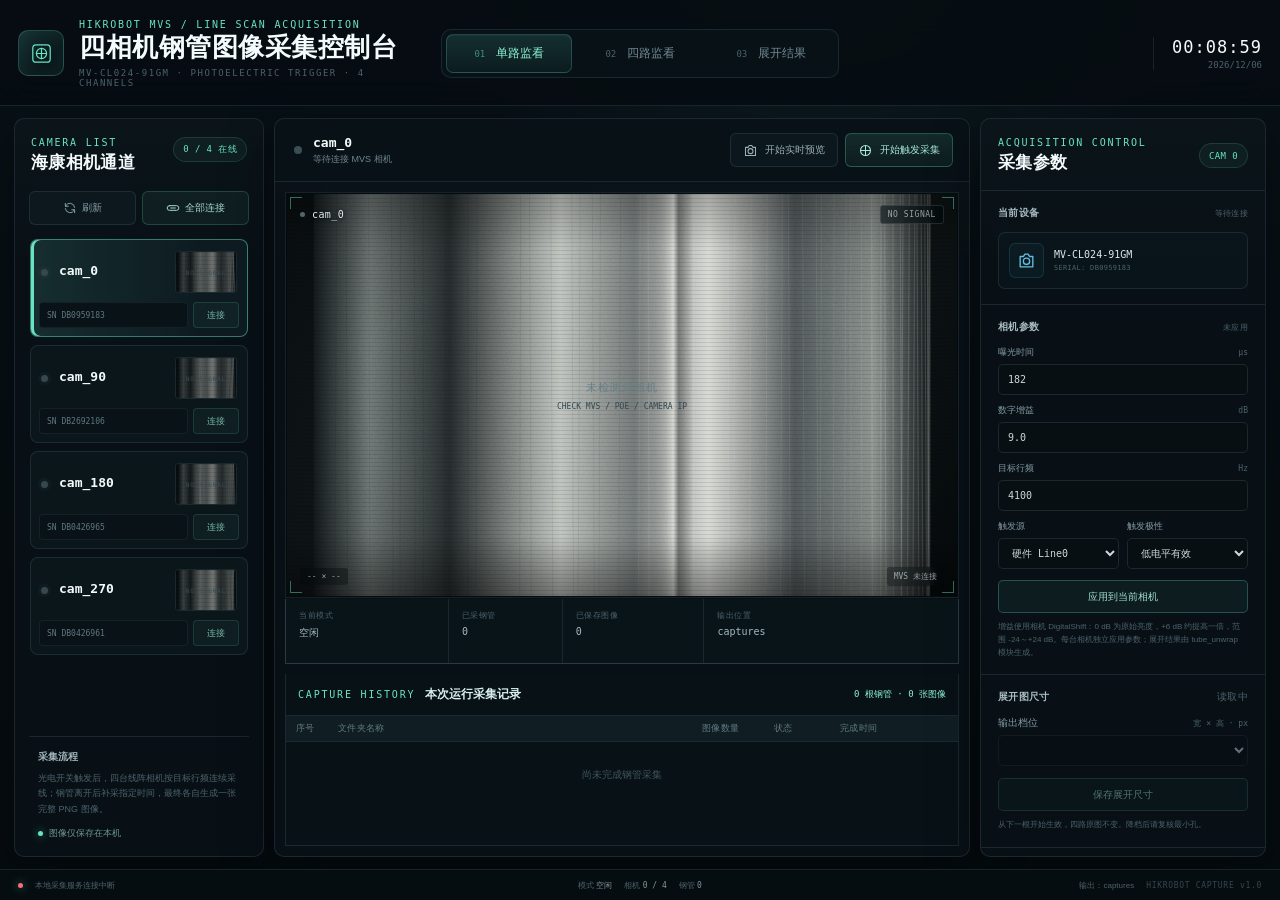
==== commit 509a3b3d: "速度提示2" ====
--- a/index.html
+++ b/index.html
@@ -246,6 +246,26 @@
             <p class="helper-text">增益使用相机 DigitalShift：0 dB 为原始亮度，+6 dB 约提高一倍，范围 -24～+24 dB。每台相机独立应用参数；展开结果由 tube_unwrap 模块生成。</p>
           </section>
 
+          <section class="control-section" aria-labelledby="unwrapSizeTitle">
+            <div class="control-section-title">
+              <span id="unwrapSizeTitle">展开图尺寸</span>
+              <span class="tiny-status" id="unwrapSizeActive">读取中</span>
+            </div>
+            <form id="unwrapSizeForm">
+              <label class="field">
+                <span>输出档位 <em>宽 × 高 · px</em></span>
+                <select id="unwrapSizePreset" disabled aria-describedby="unwrapSizeHint"></select>
+              </label>
+              <div class="field-row" id="unwrapCustomDims" hidden>
+                <label class="field"><span>宽 · 圆周 <em>px</em></span><input id="unwrapWidth" type="number" step="1" aria-describedby="unwrapSizeHint" required disabled></label>
+                <label class="field"><span>高 · 管长 <em>px</em></span><input id="unwrapHeight" type="number" step="1" aria-describedby="unwrapSizeHint" required disabled></label>
+              </div>
+              <p class="helper-text unwrap-size-hint" id="unwrapSizeHint"></p>
+              <button class="wide-button outlined" id="applyUnwrapSize" type="submit" disabled>保存展开尺寸</button>
+            </form>
+            <p class="helper-text">从下一根开始生效，四路原图不变。降档后请复核最小孔。</p>
+          </section>
+
           <section class="control-section">
             <div class="control-section-title">
               <span>钢管触发采集</span>
--- a/styles.css
+++ b/styles.css
@@ -976,6 +976,11 @@
   gap: 8px;
 }
 
+#unwrapCustomDims[hidden] { display: none; }
+#unwrapSizeActive, #unwrapSizeForm .field > span { font-size: 10px; }
+#unwrapSizeForm select, #unwrapSizeForm input { font-size: 11px; }
+#unwrapSizeForm .unwrap-size-hint { margin: 0 0 10px; color: #9aadb3; }
+
 .wide-button {
   width: 100%;
   min-height: 33px;
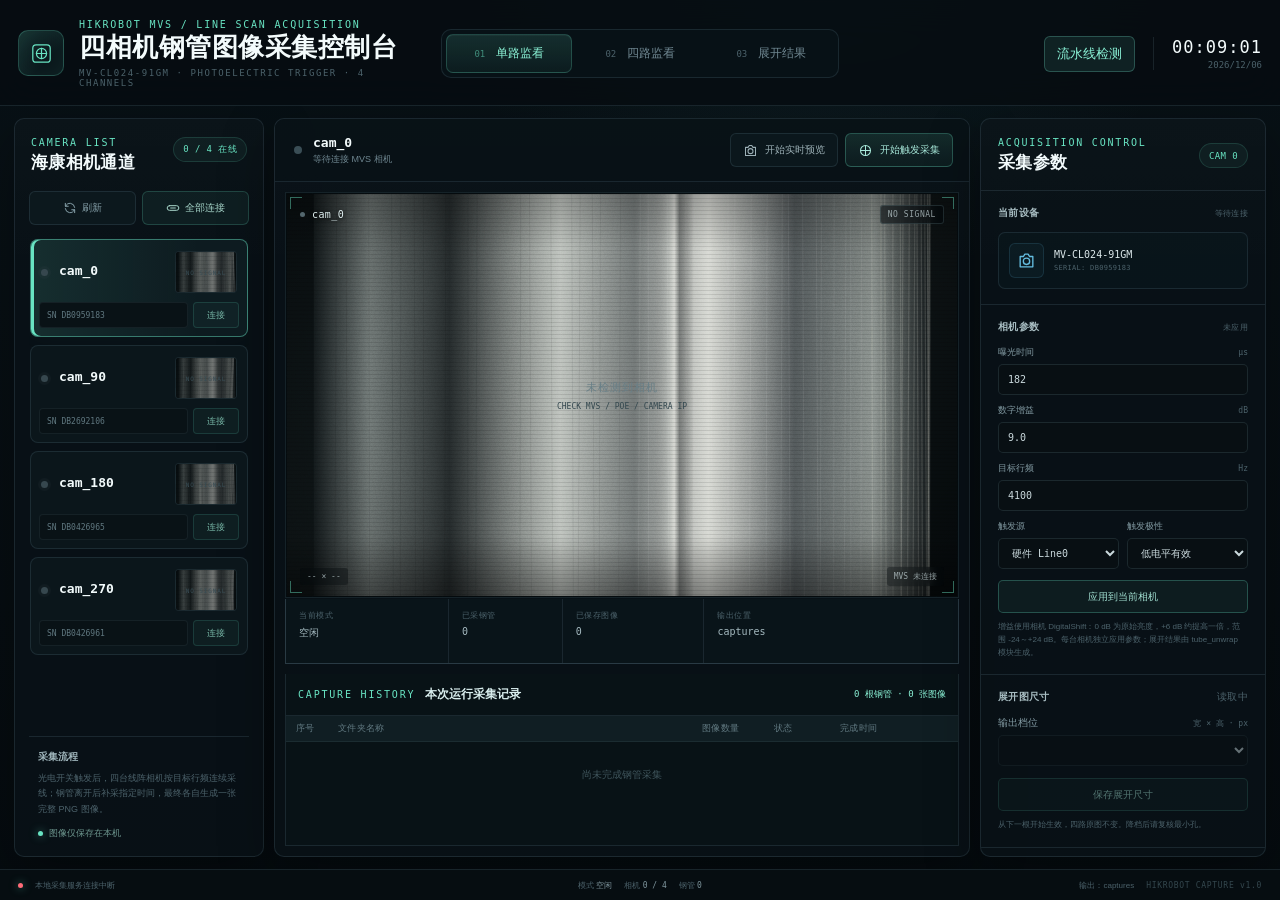
==== commit 73a8c035: "流水线检测v1" ====
--- a/index.html
+++ b/index.html
@@ -38,6 +38,7 @@
       </nav>
 
       <div class="top-status">
+        <a class="inspection-link" href="inspection.html">流水线检测</a>
         <div class="scope-badge"><span id="sdkBadgeDot"></span><span id="sdkBadgeText">MVS SDK 检测中</span></div>
         <div class="clock-block">
           <strong id="clockTime">--:--:--</strong>
@@ -119,7 +120,9 @@
               </div>
             </div>
             <div class="unwrapped-scroll" id="unwrappedScroll">
-              <img id="unwrappedImage" alt="钢管四视角展开结果" hidden>
+              <div class="unwrapped-image-stack" id="unwrappedImageStack">
+                <img id="unwrappedImage" alt="钢管四视角展开结果" hidden>
+              </div>
               <div class="unwrapped-placeholder" id="unwrappedPlaceholder">
                 <span class="unwrapped-placeholder-mark">03</span>
                 <strong>暂无展开结果</strong>
--- a/styles.css
+++ b/styles.css
@@ -195,6 +195,23 @@
   gap: 18px;
 }
 
+.inspection-link {
+  display: inline-flex;
+  align-items: center;
+  justify-content: center;
+  min-height: 36px;
+  padding: 0 12px;
+  border: 1px solid var(--line-strong);
+  border-radius: 6px;
+  background: var(--accent-dim);
+  color: var(--accent-strong);
+  text-decoration: none;
+  white-space: nowrap;
+}
+
+.inspection-link:hover { background: rgba(104, 227, 194, 0.19); }
+.inspection-link:focus-visible { outline: 2px solid var(--accent); outline-offset: 3px; }
+
 .scope-badge {
   display: flex;
   align-items: center;
@@ -1378,6 +1395,12 @@
 
 #unwrappedImage[hidden] { display: none; }
 
+.unwrapped-image-stack {
+  position: relative;
+  width: 100%;
+  margin: 0 auto;
+}
+
 .unwrapped-placeholder {
   min-height: 100%;
   display: grid;
